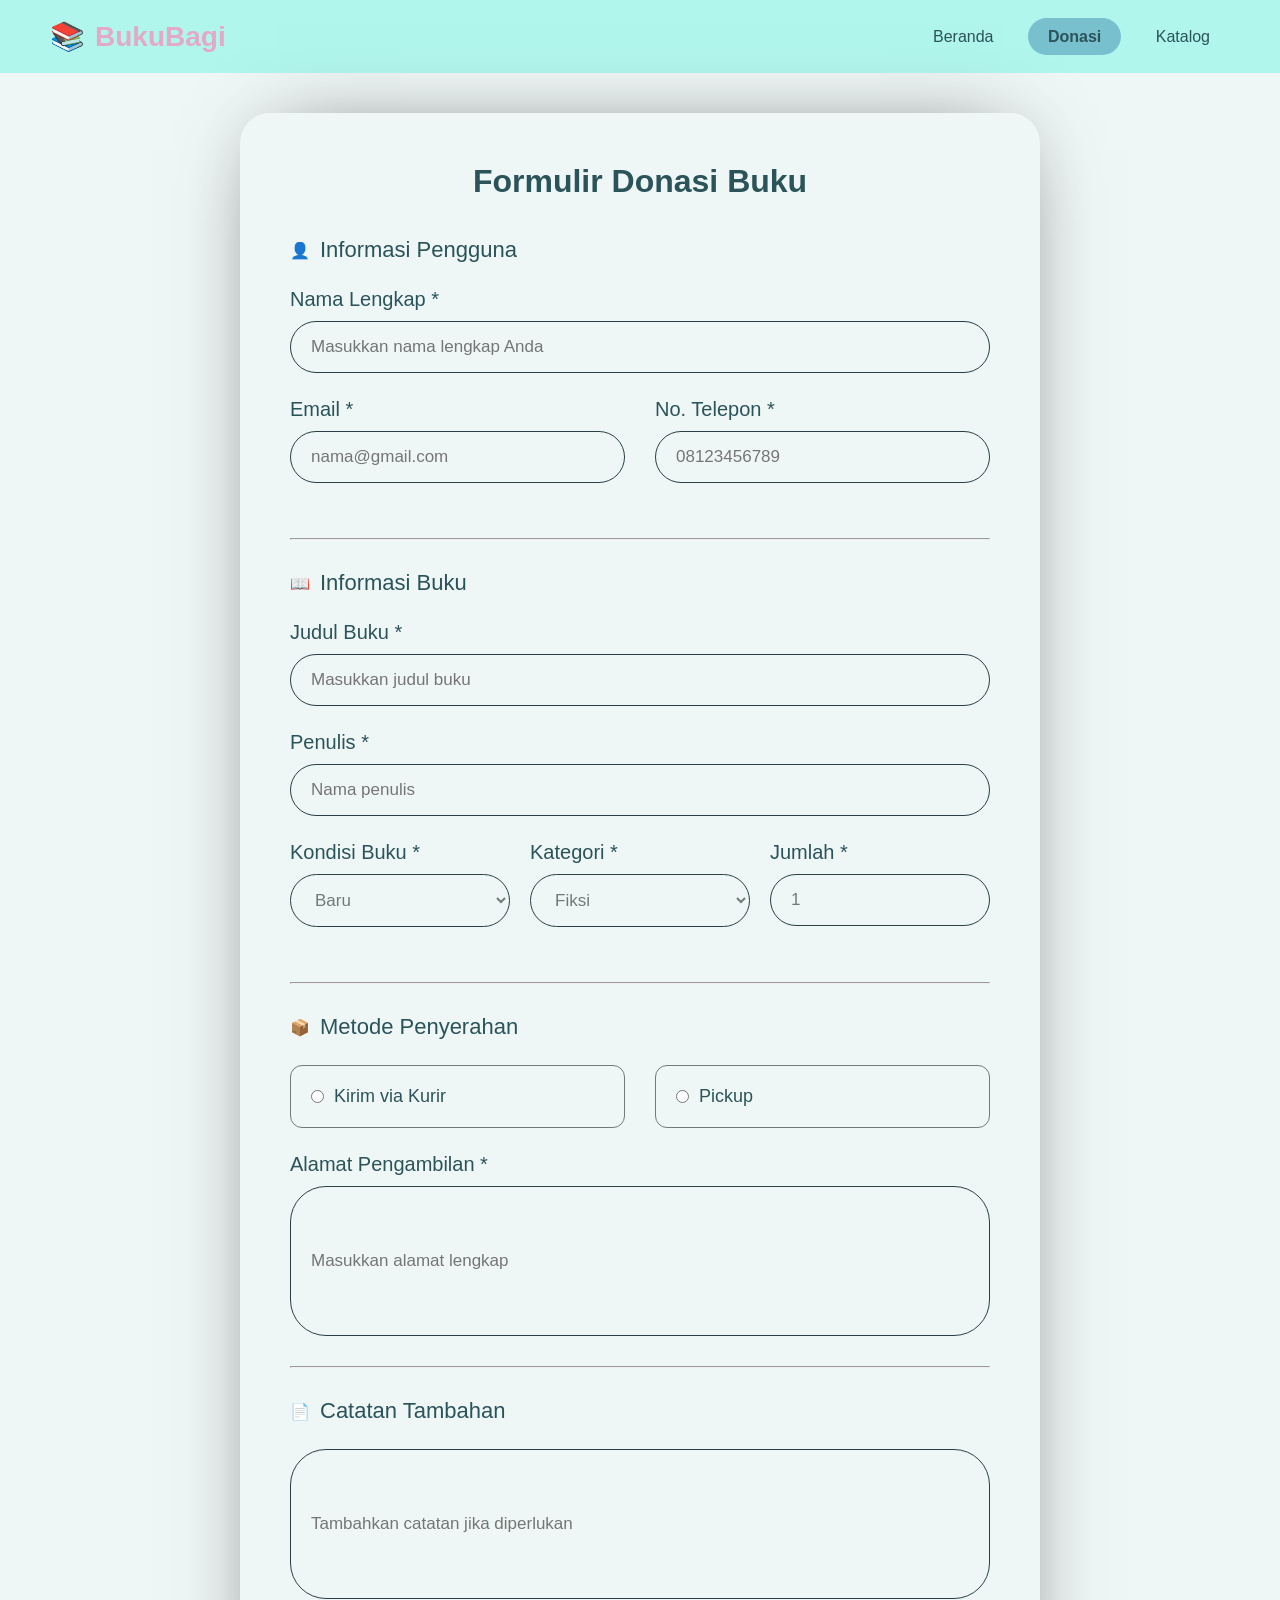
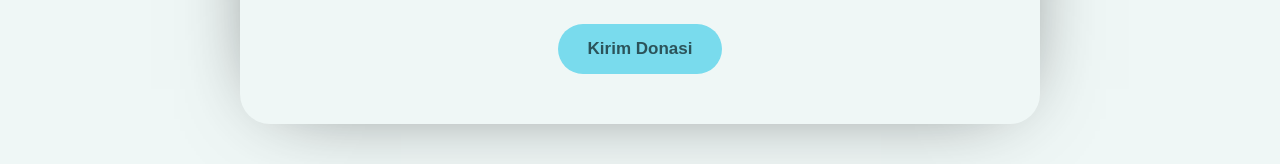
==== donasi.html @ 34a0ead3 "Add files via upload" ====
<!DOCTYPE html>
<html lang="id">
<head>
    <meta charset="UTF-8">
    <meta name="viewport" content="width=device-width, initial-scale=1.0">
    <link rel="stylesheet" href="style.css">
    <title>Donasi</title>
</head>
<body>
    <header class="header">
        <div class="logo">
            <span>📚</span> BukuBagi
        </div>
        
        <nav class="menu">
            <a href="index.html">Beranda</a>
            <a href="donasi.html" class="aktif">Donasi</a>
            <a href="katalog.html">Katalog</a>
        </nav>
    </header>

    <main class="form">
        <div class="kartu-form">
            <h2 class="judul-form">Formulir Donasi Buku</h2>
            
            <form action="#" method="get">
                <div class="sub-judul">
                    <span>👤</span> <h3>Informasi Pengguna</h3>
                </div>
                <div class="form-input">
                    <label>Nama Lengkap *</label>
                    <input type="text" placeholder="Masukkan nama lengkap Anda" required>
                </div>
                <div class="baris2">
                    <div class="form-input">
                        <label>Email *</label>
                        <input type="email" placeholder="nama@gmail.com" required>
                    </div>
                    <div class="form-input">
                        <label>No. Telepon *</label>
                        <input type="tel" pattern="[0-9]{10,13}" placeholder="08123456789" required>
                    </div>
                </div>

                <hr class="garis">

                <div class="sub-judul">
                    <span>📖</span> <h3>Informasi Buku</h3>
                </div>
                <div class="form-input">
                    <label>Judul Buku *</label>
                    <input type="text" placeholder="Masukkan judul buku" required>
                </div>
                <div class="form-input">
                    <label>Penulis *</label>
                    <input type="text" placeholder="Nama penulis" required>
                </div>
                <div class="baris3">
                    <div class="form-input">
                        <label>Kondisi Buku *</label>
                        <select name="kondisi">
                            <option value="baru">Baru</option>
                            <option value="sangat_baik">Sangat Baik</option>
                            <option value="baik">Baik</option>
                            <option value="layak_baca">Layak Baca</option>
                        </select>
                    </div>
                    <div class="form-input">
                        <label>Kategori *</label>
                        <select name="kategori">
                            <option value="fiksi">Fiksi</option>
                            <option value="non_fiksi">Non Fiksi</option>
                            <option value="pelajaran">Pelajaran</option>
                            <option value="anak">Buku Anak</option>
                        </select>
                    </div>
                    <div class="form-input">
                        <label>Jumlah *</label>
                        <input type="number" min="1" value="1">
                    </div>
                </div>

                <hr class="garis">

                <div class="sub-judul">
                    <span>📦</span> <h3>Metode Penyerahan</h3>
                </div>
                <div class="baris2">
                    <label class="kotak-pilihan">
                        <input type="radio" name="metode" value="kurir">
                        Kirim via Kurir
                    </label>
                    <label class="kotak-pilihan">
                        <input type="radio" name="metode" value="pickup">
                        Pickup
                    </label>
                </div>
                <div class="form-input-panjang">
                    <label>Alamat Pengambilan *</label>
                    <input type="text" placeholder="Masukkan alamat lengkap" required>
                </div>

                <hr class="garis">

                <div class="sub-judul">
                    <span>📄</span> <h3>Catatan Tambahan</h3>
                </div>
                <div class="form-input-panjang">
                    <input type="text" placeholder="Tambahkan catatan jika diperlukan">
                </div>

                <button type="submit" class="tombol">Kirim Donasi</button>
            </form>
        </div>
    </main>
</body>
</html>
---- style.css ----
* {
    margin: 0;
    padding: 0;
    box-sizing: border-box;
    font-family: 'Poppins', sans-serif;
}

body {
    background-color: #eff7f6;
}

/* header */
.header {
    background-color: #b1f6ed;
    display: flex;
    justify-content: space-between;
    align-items: center;
    padding: 20px 50px;
}

.logo {
    font-size: 28px;
    font-weight: bold;
    color: #e2aac6;
    display: flex;
    align-items: center;
    gap: 10px;
}

.menu a {
    text-decoration: none;
    color: #2b535a;
    margin-left: 10px;
    padding: 10px 20px;
    border-radius: 25px;
}

.menu a.aktif {
    background-color: #78c0ce;
    font-weight: bold;
}

/* hero */
.hero {
    display: flex;
    align-items: center;
    padding: 60px 50px;
    gap: 50px;
}

.gambar-kiri img {
    width: 100%;
    max-width: 450px;
    border-radius: 10px;
}

.teks-kanan {
    max-width: 500px;
}

.teks-kanan h1 {
    color: #2b535a;
    font-size: 38px;
    margin-bottom: 15px;
}

.teks-kanan p {
    color: #717a76;
    line-height: 1.6;
    margin-bottom: 25px;
    font-size: 22px;
}

.tombol-donasi {
    display: inline-block;
    background-color: #79dbed;
    color: #2b535a;
    text-decoration: none;
    padding: 15px 30px;
    border-radius: 30px;
    font-weight: bold;
    font-size: 17px;
}

/* form */
.form {
    display: flex;
    justify-content: center;
    padding: 40px 20px;
}

.kartu-form {
    width: 100%;
    max-width: 800px;
    padding: 50px;
    border-radius: 30px;
    box-sizing: border-box;
    box-shadow: 0px 0px 83px -35px rgba(0,0,0,0.75);
}

.judul-form {
    text-align: center;
    color: #2b535a;
    font-weight: bold;
    font-size: 32px;
    margin-bottom: 37px;
}

.sub-judul {
    display: flex;
    align-items: center;
    gap: 10px;
    color: #2b535a;
    margin-bottom: 25px;
}

.sub-judul h3 {
    font-size: 22px;
    font-weight: 500;
}

.form-input {
    display: flex;
    width: 100%;
    flex-direction: column;
    gap: 10px;
    margin-bottom: 25px;
}

.form-input-panjang {
    display: flex;
    width: 100%;
    flex-direction: column;
    gap: 10px;
    margin-bottom: 25px;
}

.form-input label, .form-input-panjang label {
    font-size: 20px;
    color: #2b535a;
}

.form-input input, .form-input select {
    width: 100%;
    box-sizing: border-box;
    padding: 15px 20px;
    border: 1px solid #2a3f44;
    border-radius: 36px;
    background-color: transparent;
    font-size: 17px;
    color: #717a76;
}

.form-input-panjang input {
    width: 100%;
    height: 150px;
    box-sizing: border-box;
    padding: 15px 20px;
    border: 1px solid #2a3f44;
    border-radius: 36px;
    background-color: transparent;
    font-size: 17px;
    color: #717a76;
}

.baris2 {
    display: flex;
    gap: 30px;
    width: 100%;
    justify-content: center;
}

.baris3 {
    display: flex;
    gap: 20px;
    width: 100%;
}

.garis {
    margin: 30px 0px;
    color: #717a76;
}

.kotak-pilihan {
    flex: 1;
    display: flex;
    align-items: center;
    gap: 10px;
    padding: 20px;
    border: 1px solid #717a76;
    border-radius: 12px;
    color: #2b535a;
    font-size: 18px;
    margin-bottom: 25px;
}

.kotak-pilihan:has(input:checked) {
    border: 4px solid #79dbed;
}

.tombol {
    display: block;
    width: fit-content;
    background-color: #79dbed;
    color: #2b535a;
    text-decoration: none;
    padding: 15px 30px;
    margin: 0 auto;
    border: none;
    border-radius: 30px;
    font-weight: bold;
    font-size: 17px;
}

/* katalog */
.katalog-container {
    display: flex;
    flex-wrap: wrap;
    gap: 30px;
    justify-content: center;
    padding: 20px;
}

.kartu-buku {
    width: 320px;
    background-color: #cbe7ec;
    border-radius: 36px;
    overflow: hidden;
    box-shadow: 0 4px 10px rgba(0,0,0,0.1);
}

.kartu-buku img {
    width: 100%;
    height: 180px;
    object-fit: cover;
}

.isi-kartu {
    padding: 20px;
}

.judul-katalog {
    display: flex;
    justify-content: space-between;
    align-items: center;
    margin-bottom: 5px;
}

.judul-katalog h3 {
    margin: 0;
    color: #2b535a;
    font-size: 22px;
}

.penulis {
    color: #2b535a;
    font-size: 19px;
    margin-bottom: 15px;
}

.label-tag {
    display: flex;
    gap: 10px;
    margin-bottom: 15px;
}

.badge, .tag {
    padding: 5px 12px;
    border-radius: 8px;
    font-size: 13px;
    font-weight: bold;
}

.tersedia { background-color: #92d96c; color: #1e4511; }
.habis { background-color: #e56b6b; color: #521616; }
.kondisi-baik { background-color: #92d96c; color: #1e4511; }
.kondisi-baru { background-color: #b0a1e0; color: #302061; }
.kategori { background-color: #79bcc9; color: #174b54; }

.donor {
    color: #2b535a;
    margin-bottom: 15px;
}

.tombol-kartu {
    width: 100%;
    padding: 12px;
    border: none;
    border-radius: 20px;
    font-weight: bold;
    font-size: 16px;
}

.btn-aktif {
    color: #2b535a;
    background-color: #79dbed;
}

.btn-nonaktif {
    color: #2b535a;
    background-color: #b0cfd5;
    cursor: not-allowed;
}
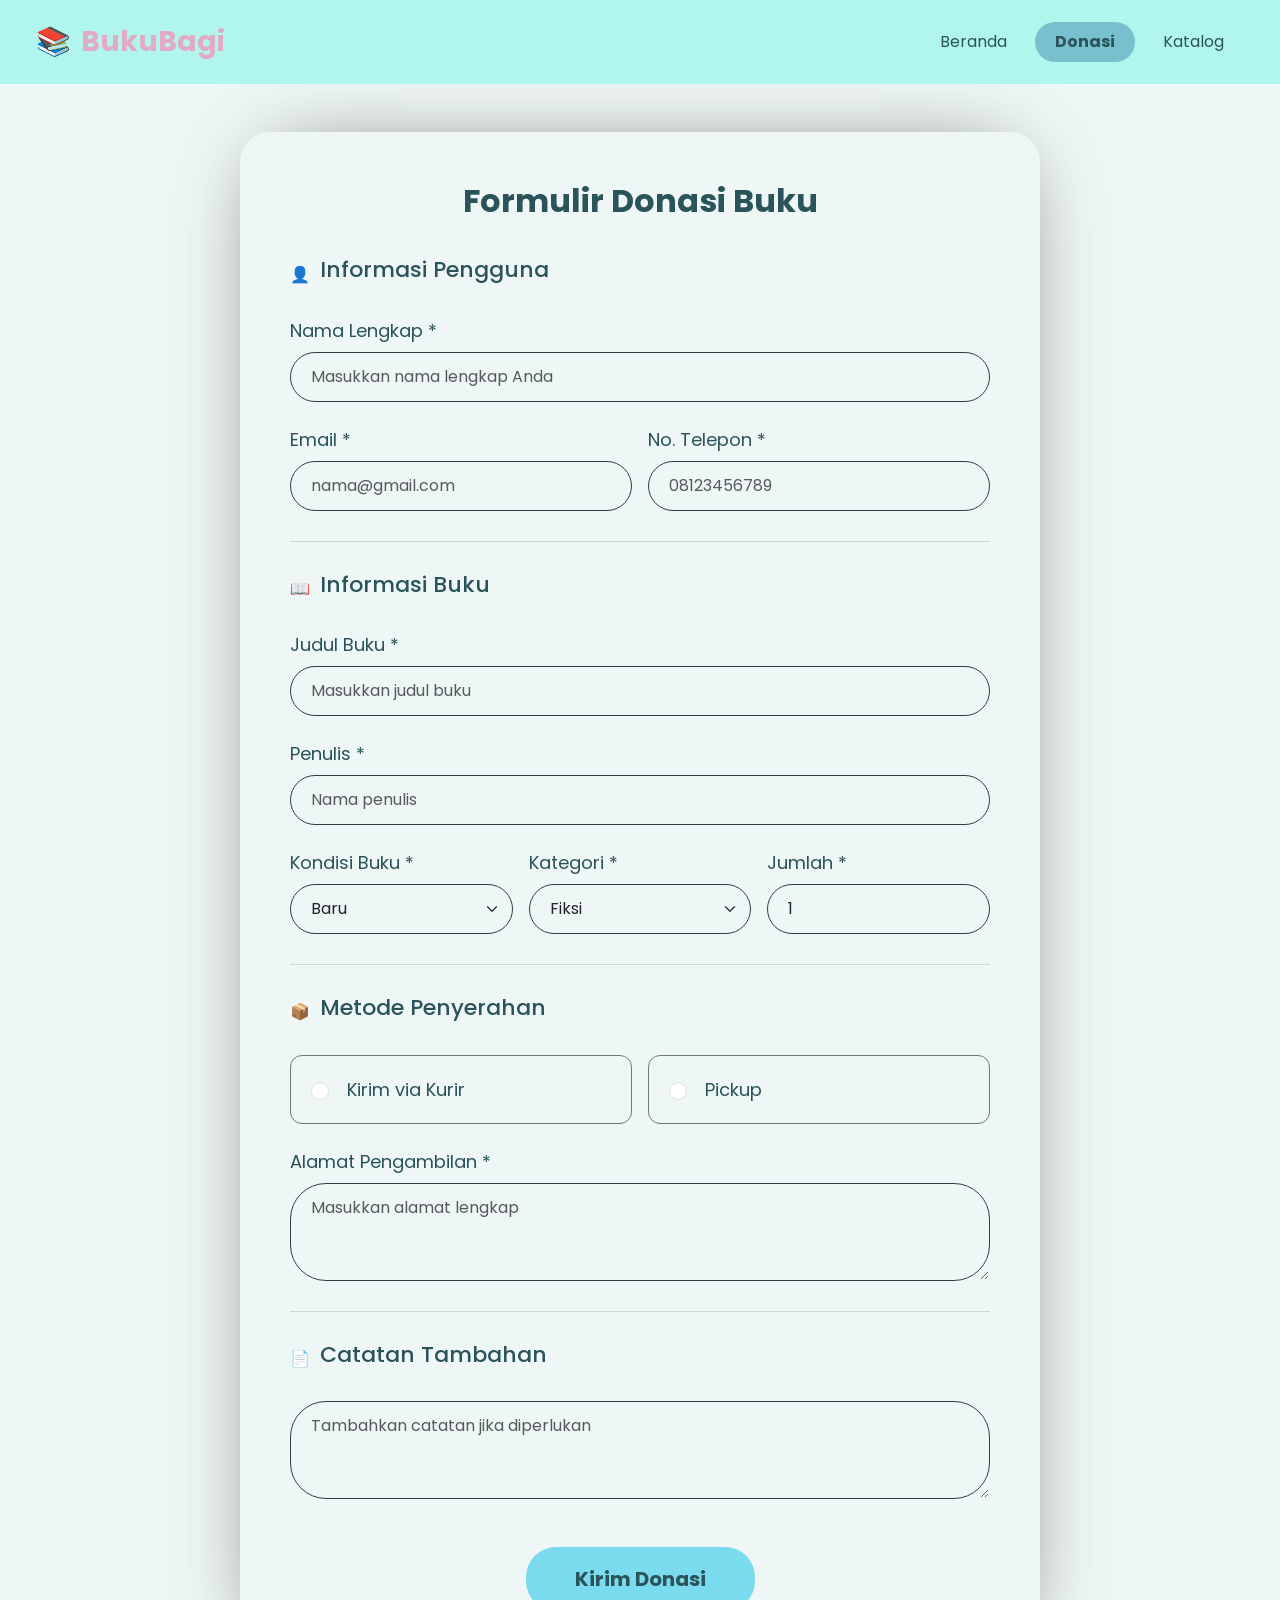
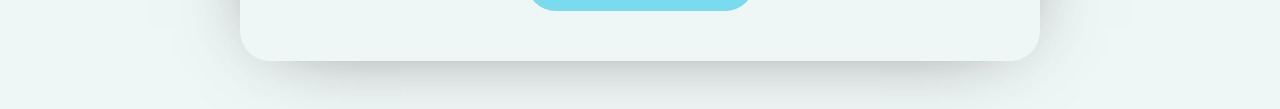
==== commit 56dd1c4c: "nambah bootstrap" ====
--- a/donasi.html
+++ b/donasi.html
@@ -3,23 +3,37 @@
 <head>
     <meta charset="UTF-8">
     <meta name="viewport" content="width=device-width, initial-scale=1.0">
+    <link href="https://fonts.googleapis.com/css2?family=Poppins:wght@300;400;500;600;700&display=swap" rel="stylesheet">
+    <link href="https://cdn.jsdelivr.net/npm/bootstrap@5.3.2/dist/css/bootstrap.min.css" rel="stylesheet">
     <link rel="stylesheet" href="style.css">
     <title>Donasi</title>
 </head>
 <body>
-    <header class="header">
-        <div class="logo">
-            <span>📚</span> BukuBagi
+    <nav class="navbar navbar-expand-lg header-custom py-3 px-4">
+        <div class="container-fluid">
+            <a class="navbar-brand logo" href="#"><span>📚</span> BukuBagi</a>
+            
+            <button class="navbar-toggler" type="button" data-bs-toggle="collapse" data-bs-target="#navbarNav">
+                <span class="navbar-toggler-icon"></span>
+            </button>
+            
+            <div class="collapse navbar-collapse justify-content-end" id="navbarNav">
+                <ul class="navbar-nav gap-2 menu">
+                    <li class="nav-item">
+                        <a class="nav-link" href="index.html">Beranda</a>
+                    </li>
+                    <li class="nav-item">
+                        <a class="nav-link aktif" href="donasi.html">Donasi</a>
+                    </li>
+                    <li class="nav-item">
+                        <a class="nav-link" href="katalog.html">Katalog</a>
+                    </li>
+                </ul>
+            </div>
         </div>
-        
-        <nav class="menu">
-            <a href="index.html">Beranda</a>
-            <a href="donasi.html" class="aktif">Donasi</a>
-            <a href="katalog.html">Katalog</a>
-        </nav>
-    </header>
+    </nav>
 
-    <main class="form">
+    <main class="container py-5 d-flex justify-content-center">
         <div class="kartu-form">
             <h2 class="judul-form">Formulir Donasi Buku</h2>
             
@@ -27,18 +41,18 @@
                 <div class="sub-judul">
                     <span>👤</span> <h3>Informasi Pengguna</h3>
                 </div>
-                <div class="form-input">
-                    <label>Nama Lengkap *</label>
-                    <input type="text" placeholder="Masukkan nama lengkap Anda" required>
+                <div class="mb-4 w-100">
+                    <label class="form-label form-label-custom">Nama Lengkap *</label>
+                    <input type="text" class="form-control form-control-custom" placeholder="Masukkan nama lengkap Anda" required>
                 </div>
-                <div class="baris2">
-                    <div class="form-input">
-                        <label>Email *</label>
-                        <input type="email" placeholder="nama@gmail.com" required>
+                <div class="row g-3 mb-4">
+                    <div class="col-md-6">
+                        <label class="form-label form-label-custom">Email *</label>
+                        <input type="email" class="form-control form-control-custom" placeholder="nama@gmail.com" required>
                     </div>
-                    <div class="form-input">
-                        <label>No. Telepon *</label>
-                        <input type="tel" pattern="[0-9]{10,13}" placeholder="08123456789" required>
+                    <div class="col-md-6">
+                        <label class="form-label form-label-custom">No. Telepon *</label>
+                        <input type="tel" class="form-control form-control-custom" placeholder="08123456789" required>
                     </div>
                 </div>
 
@@ -47,36 +61,37 @@
                 <div class="sub-judul">
                     <span>📖</span> <h3>Informasi Buku</h3>
                 </div>
-                <div class="form-input">
-                    <label>Judul Buku *</label>
-                    <input type="text" placeholder="Masukkan judul buku" required>
+                <div class="mb-4 w-100">
+                    <label class="form-label form-label-custom">Judul Buku *</label>
+                    <input type="text" class="form-control form-control-custom" placeholder="Masukkan judul buku" required>
                 </div>
-                <div class="form-input">
-                    <label>Penulis *</label>
-                    <input type="text" placeholder="Nama penulis" required>
+
+                <div class="mb-4 w-100">
+                    <label class="form-label form-label-custom">Penulis *</label>
+                    <input type="text" class="form-control form-control-custom" placeholder="Nama penulis" required>
                 </div>
-                <div class="baris3">
-                    <div class="form-input">
-                        <label>Kondisi Buku *</label>
-                        <select name="kondisi">
+                <div class="row g-3 mb-4">
+                    <div class="col-md-4">
+                        <label class="form-label form-label-custom">Kondisi Buku *</label>
+                        <select class="form-select form-control-custom" name="kondisi">
                             <option value="baru">Baru</option>
                             <option value="sangat_baik">Sangat Baik</option>
                             <option value="baik">Baik</option>
                             <option value="layak_baca">Layak Baca</option>
                         </select>
                     </div>
-                    <div class="form-input">
-                        <label>Kategori *</label>
-                        <select name="kategori">
+                    <div class="col-md-4">
+                        <label class="form-label form-label-custom">Kategori *</label>
+                        <select class="form-select form-control-custom" name="kategori">
                             <option value="fiksi">Fiksi</option>
                             <option value="non_fiksi">Non Fiksi</option>
                             <option value="pelajaran">Pelajaran</option>
                             <option value="anak">Buku Anak</option>
                         </select>
                     </div>
-                    <div class="form-input">
-                        <label>Jumlah *</label>
-                        <input type="number" min="1" value="1">
+                    <div class="col-md-4">
+                        <label class="form-label form-label-custom">Jumlah *</label>
+                        <input type="number" class="form-control form-control-custom" min="1" value="1">
                     </div>
                 </div>
 
@@ -85,19 +100,23 @@
                 <div class="sub-judul">
                     <span>📦</span> <h3>Metode Penyerahan</h3>
                 </div>
-                <div class="baris2">
-                    <label class="kotak-pilihan">
-                        <input type="radio" name="metode" value="kurir">
-                        Kirim via Kurir
-                    </label>
-                    <label class="kotak-pilihan">
-                        <input type="radio" name="metode" value="pickup">
-                        Pickup
-                    </label>
+                <div class="row g-3 mb-4">
+                    <div class="col-md-6 d-flex">
+                        <label class="kotak-pilihan w-100 m-0">
+                            <input type="radio" name="metode" value="kurir" class="form-check-input me-2">
+                            Kirim via Kurir
+                        </label>
+                    </div>
+                    <div class="col-md-6 d-flex">
+                        <label class="kotak-pilihan w-100 m-0">
+                            <input type="radio" name="metode" value="pickup" class="form-check-input me-2">
+                            Pickup
+                        </label>
+                    </div>
                 </div>
-                <div class="form-input-panjang">
-                    <label>Alamat Pengambilan *</label>
-                    <input type="text" placeholder="Masukkan alamat lengkap" required>
+                <div class="mb-4">
+                    <label class="form-label form-label-custom">Alamat Pengambilan *</label>
+                    <textarea class="form-control form-control-custom" rows="3" placeholder="Masukkan alamat lengkap" required></textarea>
                 </div>
 
                 <hr class="garis">
@@ -105,13 +124,18 @@
                 <div class="sub-judul">
                     <span>📄</span> <h3>Catatan Tambahan</h3>
                 </div>
-                <div class="form-input-panjang">
-                    <input type="text" placeholder="Tambahkan catatan jika diperlukan">
+                <div class="mb-5">
+                    <textarea class="form-control form-control-custom" rows="3" placeholder="Tambahkan catatan jika diperlukan"></textarea>
                 </div>
 
-                <button type="submit" class="tombol">Kirim Donasi</button>
+                <div class="text-center mt-5">
+                    <button type="submit" class="btn btn-custom px-5 py-3 fs-5">Kirim Donasi</button>
+                </div>
             </form>
         </div>
     </main>
+
+    <script src="https://cdn.jsdelivr.net/npm/bootstrap@5.3.2/dist/js/bootstrap.bundle.min.js"></script>
+    <script src="script.js"></script>
 </body>
 </html>
--- a/style.css
+++ b/style.css
@@ -2,20 +2,16 @@
     margin: 0;
     padding: 0;
     box-sizing: border-box;
-    font-family: 'Poppins', sans-serif;
+    font-family: 'Poppins', sans-serif !important;
 }
 
 body {
     background-color: #eff7f6;
 }
 
-/* header */
-.header {
-    background-color: #b1f6ed;
-    display: flex;
-    justify-content: space-between;
-    align-items: center;
-    padding: 20px 50px;
+/* navbar */
+.header-custom {
+    background-color: #b1f6ed !important;
 }
 
 .logo {
@@ -27,68 +23,34 @@
     gap: 10px;
 }
 
-.menu a {
-    text-decoration: none;
-    color: #2b535a;
-    margin-left: 10px;
-    padding: 10px 20px;
+.menu .nav-link {
+    color: #2b535a !important;
+    padding: 8px 20px !important;
     border-radius: 25px;
 }
 
-.menu a.aktif {
+.menu .nav-link:hover, .menu .nav-link.aktif {
     background-color: #78c0ce;
     font-weight: bold;
 }
 
-/* hero */
-.hero {
-    display: flex;
-    align-items: center;
-    padding: 60px 50px;
-    gap: 50px;
-}
-
-.gambar-kiri img {
-    width: 100%;
-    max-width: 450px;
-    border-radius: 10px;
-}
-
-.teks-kanan {
-    max-width: 500px;
-}
-
-.teks-kanan h1 {
-    color: #2b535a;
-    font-size: 38px;
-    margin-bottom: 15px;
-}
-
-.teks-kanan p {
-    color: #717a76;
-    line-height: 1.6;
-    margin-bottom: 25px;
-    font-size: 22px;
-}
-
-.tombol-donasi {
+/* button */
+.btn-custom {
     display: inline-block;
-    background-color: #79dbed;
-    color: #2b535a;
+    background-color: #79dbed !important;
+    color: #2b535a !important;
     text-decoration: none;
     padding: 15px 30px;
-    border-radius: 30px;
-    font-weight: bold;
+    border-radius: 30px !important;
+    font-weight: bold !important;
     font-size: 17px;
 }
 
-/* form */
-.form {
-    display: flex;
-    justify-content: center;
-    padding: 40px 20px;
+.tombol-donasi:hover {
+    background-color: #5ecad4 !important;
 }
 
+/* form */
 .kartu-form {
     width: 100%;
     max-width: 800px;
@@ -119,61 +81,21 @@
     font-weight: 500;
 }
 
-.form-input {
-    display: flex;
-    width: 100%;
-    flex-direction: column;
-    gap: 10px;
-    margin-bottom: 25px;
-}
-
-.form-input-panjang {
-    display: flex;
-    width: 100%;
-    flex-direction: column;
-    gap: 10px;
-    margin-bottom: 25px;
-}
-
-.form-input label, .form-input-panjang label {
-    font-size: 20px;
+.form-label-custom {
+    font-size: 18px;
     color: #2b535a;
 }
 
-.form-input input, .form-input select {
-    width: 100%;
-    box-sizing: border-box;
-    padding: 15px 20px;
-    border: 1px solid #2a3f44;
-    border-radius: 36px;
-    background-color: transparent;
-    font-size: 17px;
-    color: #717a76;
+.form-control-custom {
+    border-radius: 36px !important;
+    border: 1px solid #2a3f44 !important;
+    padding: 12px 20px !important;
+    background-color: transparent !important;
 }
 
-.form-input-panjang input {
-    width: 100%;
-    height: 150px;
-    box-sizing: border-box;
-    padding: 15px 20px;
-    border: 1px solid #2a3f44;
-    border-radius: 36px;
-    background-color: transparent;
-    font-size: 17px;
-    color: #717a76;
-}
-
-.baris2 {
-    display: flex;
-    gap: 30px;
-    width: 100%;
-    justify-content: center;
-}
-
-.baris3 {
-    display: flex;
-    gap: 20px;
-    width: 100%;
+.form-control-custom:focus {
+    box-shadow: 0 0 0 0.25rem rgba(121, 219, 237, 0.25) !important;
+    border-color: #2b535a !important;
 }
 
 .garis {
@@ -198,45 +120,11 @@
     border: 4px solid #79dbed;
 }
 
-.tombol {
-    display: block;
-    width: fit-content;
-    background-color: #79dbed;
-    color: #2b535a;
-    text-decoration: none;
-    padding: 15px 30px;
-    margin: 0 auto;
-    border: none;
-    border-radius: 30px;
-    font-weight: bold;
-    font-size: 17px;
-}
-
 /* katalog */
-.katalog-container {
-    display: flex;
-    flex-wrap: wrap;
-    gap: 30px;
-    justify-content: center;
-    padding: 20px;
-}
-
-.kartu-buku {
-    width: 320px;
-    background-color: #cbe7ec;
-    border-radius: 36px;
+.card-custom {
+    background-color: #cbe7ec !important;
+    border-radius: 25px !important;
     overflow: hidden;
-    box-shadow: 0 4px 10px rgba(0,0,0,0.1);
-}
-
-.kartu-buku img {
-    width: 100%;
-    height: 180px;
-    object-fit: cover;
-}
-
-.isi-kartu {
-    padding: 20px;
 }
 
 .judul-katalog {
@@ -297,7 +185,10 @@
 }
 
 .btn-nonaktif {
-    color: #2b535a;
-    background-color: #b0cfd5;
-    cursor: not-allowed;
+    background-color: #b0cfd5 !important;
+    color: #2b535a !important;
+    font-weight: bold !important;
+    border: none !important;
+    cursor: not-allowed !important;
+    padding: 12px !important; 
 }
